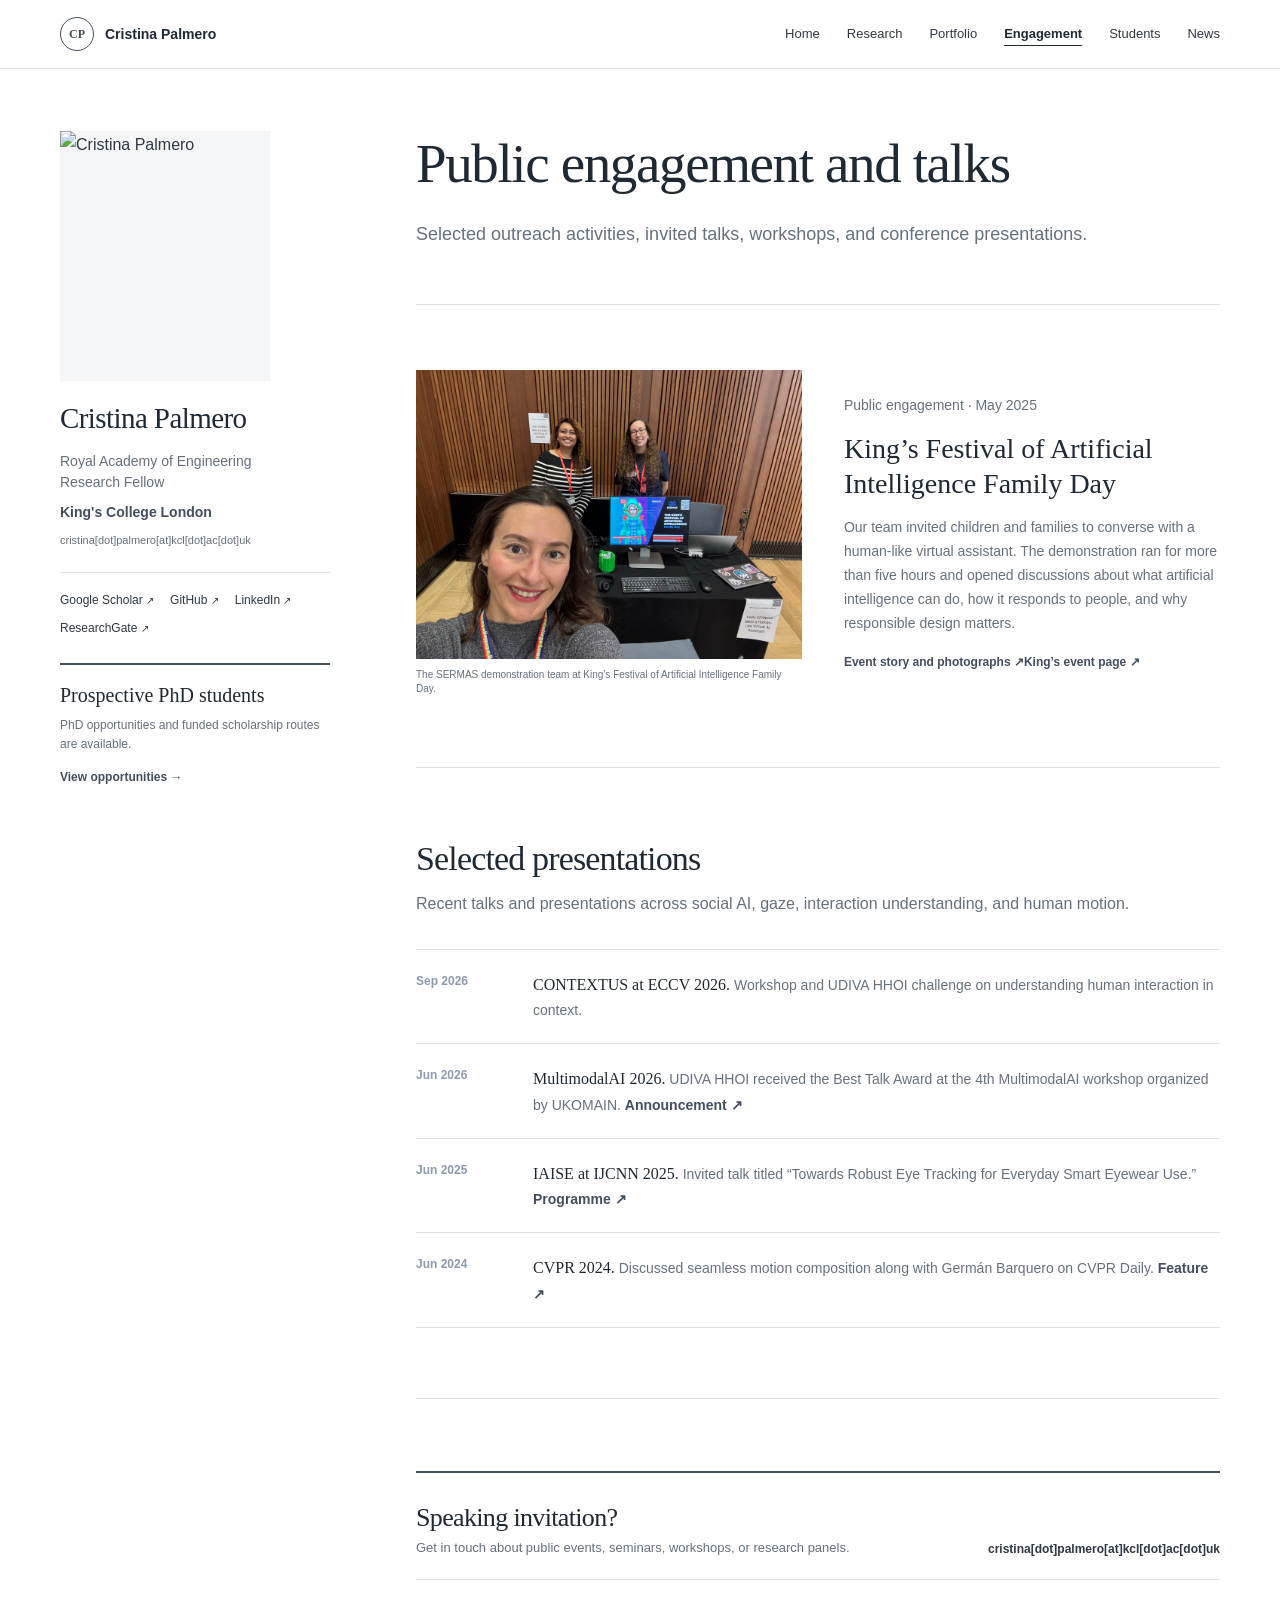
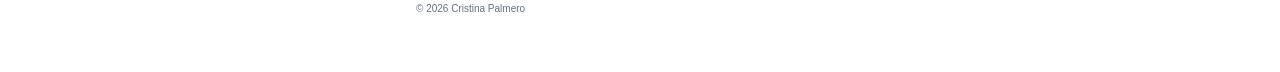
==== engagement.html @ 8f26aafa "Redesign website Co-authored-by: Copilot <223556219+Copilot@users.noreply.github.com>" ====
<!doctype html>
<html lang="en">
<head><meta charset="utf-8"><meta name="viewport" content="width=device-width, initial-scale=1"><meta name="theme-color" content="#434e5e"><meta name="description" content="Public engagement and presentations by Cristina Palmero."><link rel="canonical" href="https://crisie.github.io/engagement.html"><link rel="icon" href="assets/images/favicon.svg" type="image/svg+xml"><link rel="stylesheet" href="assets/css/site.css"><script src="assets/js/site.js" defer></script><title>Engagement and presentations | Cristina Palmero</title></head>
<body>
  <a class="skip-link" href="#main">Skip to main content</a>
  <header class="site-header" data-header><div class="nav-shell"><a class="wordmark" href="index.html"><span class="wordmark-mark">CP</span><span class="wordmark-name">Cristina Palmero</span></a><button class="menu-toggle" type="button" aria-expanded="false" aria-controls="site-nav"><span class="sr-only">Open navigation</span><span></span><span></span></button><nav class="site-nav" id="site-nav" aria-label="Primary navigation"><a href="index.html">Home</a><a href="research.html">Research</a><a href="projects.html">Portfolio</a><a href="engagement.html" aria-current="page">Engagement</a><a href="students.html">Students</a><a href="news.html">News</a></nav></div></header>
  <main class="page-shell" id="main">
    <aside class="profile" aria-label="Researcher profile"><div class="profile-card"><img class="profile-photo" src="https://www.kcl.ac.uk/newimages/nmes/engineering/people-profiles/cristina-palmero-cantarino.xf5aa0f05.jpg?f=webp" alt="Cristina Palmero" width="560" height="660" referrerpolicy="no-referrer"><div class="profile-copy"><h1>Cristina Palmero</h1><p class="profile-role">Royal Academy of Engineering<br>Research Fellow</p><a class="profile-institution" href="https://www.kcl.ac.uk/engineering">King's College London</a><span class="profile-email">cristina[dot]palmero[at]kcl[dot]ac[dot]uk</span></div><div class="profile-links"><a href="https://scholar.google.co.uk/citations?user=V0c9xx0AAAAJ&amp;hl=en">Google Scholar <span>↗</span></a><a href="https://github.com/crisie">GitHub <span>↗</span></a><a href="https://www.linkedin.com/in/cpalmerocantarino/">LinkedIn <span>↗</span></a><a href="https://www.researchgate.net/profile/Cristina-Palmero">ResearchGate <span>↗</span></a></div><div class="sidebar-opportunity"><h2>Prospective PhD students</h2><p>PhD opportunities and funded scholarship routes are available.</p><a href="students.html">View opportunities →</a></div></div></aside>
    <div class="content">
      <header class="page-heading"><h2>Public engagement and talks</h2><p>Selected outreach activities, invited talks, workshops, and conference presentations.</p></header>
      <section class="content-section engagement-feature"><figure><img src="assets/images/engagement_family.jpg" alt="SERMAS team at the King's Festival of Artificial Intelligence Family Day"><figcaption>The SERMAS demonstration team at King’s Festival of Artificial Intelligence Family Day.</figcaption></figure><div><p class="project-type">Public engagement · May 2025</p><h3>King’s Festival of Artificial Intelligence Family Day</h3><p>Our team invited children and families to converse with a human-like virtual assistant. The demonstration ran for more than five hours and opened discussions about what artificial intelligence can do, how it responds to people, and why responsible design matters.</p><p class="item-links"><a href="https://sermasproject.eu/kings-ai-family-day/">Event story and photographs ↗</a><a href="https://www.kcl.ac.uk/events/kings-festival-of-artificial-intelligence-family-day">King’s event page ↗</a></p></div></section>
      <section class="content-section"><div class="section-title"><h2>Selected presentations</h2><p class="section-intro">Recent talks and presentations across social AI, gaze, interaction understanding, and human motion.</p></div><ol class="news-list"><li><time datetime="2026-09">Sep 2026</time><p><strong>CONTEXTUS at ECCV 2026.</strong> Workshop and UDIVA HHOI challenge on understanding human interaction in context.</p></li><li><time datetime="2026-06">Jun 2026</time><p><strong>MultimodalAI 2026.</strong> UDIVA HHOI received the Best Talk Award at the 4th MultimodalAI workshop organized by UKOMAIN. <a href="https://www.linkedin.com/pulse/ukomain-news-august-2026-ukomain-c0bye">Announcement ↗</a></p></li><li><time datetime="2025-06">Jun 2025</time><p><strong>IAISE at IJCNN 2025.</strong> Invited talk titled “Towards Robust Eye Tracking for Everyday Smart Eyewear Use.” <a href="https://sites.google.com/view/iaise-ijcnn-2025/iaise/invited-speakers">Programme ↗</a></p></li><li><time datetime="2024-06">Jun 2024</time><p><strong>CVPR 2024.</strong> Discussed seamless motion composition along with Germán Barquero on CVPR Daily. <a href="https://sergioescalera.com/wp-content/uploads/2024/06/CVPR-Daily-Wednesday.pdf">Feature ↗</a></p></li></ol></section>
      <footer class="content-footer"><div><h2>Speaking invitation?</h2><p>Get in touch about public events, seminars, workshops, or research panels.</p></div><span class="footer-contact">cristina[dot]palmero[at]kcl[dot]ac[dot]uk</span><p class="copyright">© <span data-year>2026</span> Cristina Palmero</p></footer>
    </div>
  </main>
</body>
</html>
---- assets/css/site.css ----
:root {
  --ink: #2f3842;
  --heading: #1f2933;
  --muted: #66717d;
  --accent: #434e5e;
  --accent-light: #8d9aad;
  --paper: #fff;
  --soft: #f5f6f7;
  --line: #dfe3e7;
  --shell: min(1160px, calc(100% - 52px));
  --serif: Georgia, "Times New Roman", serif;
  --sans: Inter, ui-sans-serif, -apple-system, BlinkMacSystemFont, "Segoe UI", Arial, sans-serif;
}

* { box-sizing: border-box; }
html { scroll-behavior: smooth; scroll-padding-top: 84px; }
body { margin: 0; background: var(--paper); color: var(--ink); font-family: var(--sans); font-size: 16px; line-height: 1.72; -webkit-font-smoothing: antialiased; }
a { color: var(--accent); text-underline-offset: 3px; }
img { display: block; max-width: 100%; }
button { font: inherit; }
:focus-visible { outline: 3px solid var(--accent-light); outline-offset: 3px; }
.sr-only { position: absolute; width: 1px; height: 1px; padding: 0; margin: -1px; overflow: hidden; clip: rect(0,0,0,0); white-space: nowrap; border: 0; }
.skip-link { position: fixed; top: 8px; left: 8px; z-index: 1000; padding: 9px 13px; background: var(--heading); color: white; transform: translateY(-150%); }
.skip-link:focus { transform: none; }

.site-header { position: sticky; top: 0; z-index: 100; background: rgba(255,255,255,.96); border-bottom: 1px solid var(--line); backdrop-filter: blur(10px); }
.nav-shell { width: var(--shell); min-height: 68px; margin-inline: auto; display: flex; align-items: center; justify-content: space-between; gap: 30px; }
.wordmark { display: flex; align-items: center; gap: 11px; color: var(--heading); font-size: 14px; font-weight: 650; text-decoration: none; }
.wordmark-mark { display: grid; place-items: center; width: 34px; height: 34px; border: 1px solid var(--accent); border-radius: 50%; color: var(--accent); font-family: var(--serif); font-size: 12px; }
.site-nav { display: flex; gap: 27px; }
.site-nav a { color: var(--ink); font-size: 13px; text-decoration: none; }
.site-nav a:hover { color: var(--accent); }
.site-nav a[aria-current="page"] { color: var(--heading); font-weight: 700; text-decoration: underline; text-decoration-thickness: 1px; text-underline-offset: 7px; }
.menu-toggle { display: none; }

.page-shell { width: var(--shell); margin: 0 auto; padding-top: 62px; display: grid; grid-template-columns: 270px minmax(0, 1fr); gap: 86px; align-items: start; }
.profile-card { position: sticky; top: 104px; }
.profile-photo { width: 210px; height: 250px; object-fit: cover; object-position: center 24%; background: var(--soft); }
.profile-copy { padding-top: 22px; }
.profile h1 { margin: 0; color: var(--heading); font-family: var(--serif); font-size: 29px; font-weight: 400; line-height: 1.08; letter-spacing: -.02em; }
.profile-role { margin: 17px 0 7px; color: var(--muted); font-size: 14px; line-height: 1.48; }
.profile-institution { display: block; width: fit-content; font-size: 14px; font-weight: 650; text-decoration: none; }
.profile-email { display: block; width: fit-content; margin-top: 7px; color: var(--muted); font-size: 11px; text-decoration: none; }
.profile-links { display: flex; flex-wrap: wrap; gap: 8px 16px; margin-top: 22px; padding-top: 17px; border-top: 1px solid var(--line); }
.profile-links a { color: var(--ink); font-size: 12px; text-decoration: none; }
.profile-links a:hover { color: var(--accent); text-decoration: underline; }
.profile-links span { font-size: 10px; }

.content { min-width: 0; }
.content-section { padding-bottom: 70px; margin-bottom: 72px; border-bottom: 1px solid var(--line); }
.page-heading { padding: 2px 0 54px; margin-bottom: 65px; border-bottom: 1px solid var(--line); }
.content h2, .page-heading h2 { margin: 0; color: var(--heading); font-family: var(--serif); font-size: clamp(36px, 4.5vw, 55px); font-weight: 400; line-height: 1.12; letter-spacing: -.025em; }
.page-heading > p:not(.page-actions) { max-width: 760px; margin: 24px 0 0; color: var(--muted); font-size: 18px; }
.intro h2 { max-width: 790px; }
.intro-lead { max-width: 800px; margin: 30px 0 18px; color: var(--heading); font-size: 20px; line-height: 1.62; }
.intro > p:not(.intro-lead) { max-width: 790px; color: var(--muted); }
.sidebar-opportunity { margin-top: 24px; padding-top: 18px; border-top: 2px solid var(--accent); }
.sidebar-opportunity h2 { margin: 0 0 8px; color: var(--heading); font-family: var(--serif); font-size: 20px; font-weight: 400; line-height: 1.25; }
.sidebar-opportunity p { margin: 0 0 9px; color: var(--muted); font-size: 12px; line-height: 1.55; }
.sidebar-opportunity a { font-size: 12px; font-weight: 650; text-decoration: none; }
.sidebar-opportunity a:hover { text-decoration: underline; }
.section-title { margin-bottom: 31px; }
.section-title h2, .home-section h2 { font-size: 34px; }
.section-intro { max-width: 720px; margin: 12px 0 0; color: var(--muted); }
.inline-link { display: inline-block; margin-top: 10px; font-size: 13px; font-weight: 650; text-decoration: none; }
.inline-link:hover { text-decoration: underline; }

.interest-list { margin: 38px 0 0; padding: 23px 0 0; border-top: 1px solid var(--line); }
.interest-list h3 { margin: 0 0 11px; color: var(--heading); font-family: var(--serif); font-size: 20px; font-weight: 400; }
.interest-list ul { margin: 0; padding: 0; display: flex; flex-wrap: wrap; gap: 5px 0; list-style: none; color: var(--muted); font-size: 13px; }
.interest-list li:not(:last-child)::after { content: "·"; margin: 0 10px; color: var(--accent-light); }

.home-index { margin-top: 25px; border-top: 1px solid var(--line); }
.home-index a { display: grid; grid-template-columns: 34px 190px 1fr auto; gap: 17px; align-items: baseline; padding: 18px 0; border-bottom: 1px solid var(--line); color: var(--ink); text-decoration: none; }
.home-index .number { color: var(--accent-light); font-size: 11px; }
.home-index h3 { margin: 0; color: var(--heading); font-family: var(--serif); font-size: 21px; font-weight: 400; }
.home-index p { margin: 0; color: var(--muted); font-size: 13px; }
.home-index b { color: var(--accent); font-size: 16px; font-weight: 400; transition: transform .2s; }
.home-index a:hover h3 { text-decoration: underline; text-underline-offset: 4px; }
.home-index a:hover b { transform: translateX(4px); }

.theme-grid { display: grid; grid-template-columns: repeat(3, 1fr); border-top: 1px solid var(--line); border-bottom: 1px solid var(--line); }
.theme-grid article { padding: 27px 27px 30px 0; }
.theme-grid article + article { padding-left: 27px; border-left: 1px solid var(--line); }
.theme-grid article > span { color: var(--accent-light); font-size: 11px; }
.theme-grid h3 { margin: 12px 0 10px; color: var(--heading); font-family: var(--serif); font-size: 25px; font-weight: 400; }
.theme-grid p { margin: 0 0 17px; color: var(--muted); font-size: 13px; }
.theme-grid ul { margin: 0; padding: 14px 0 0; border-top: 1px solid var(--line); list-style: none; color: var(--muted); font-size: 12px; }
.theme-grid li { margin: 4px 0; }

.featured-research { padding: 30px 0 0; border-top: 3px solid var(--accent); }
.featured-topline { display: flex; justify-content: space-between; flex-wrap: wrap; gap: 10px; color: var(--muted); font-size: 11px; }
.featured-research h3 { max-width: 720px; margin: 24px 0 17px; color: var(--heading); font-family: var(--serif); font-size: 30px; font-weight: 400; line-height: 1.28; }
.featured-research > p { max-width: 760px; color: var(--muted); }
.research-pillars { display: flex; flex-wrap: wrap; gap: 8px 22px; margin: 23px 0; color: var(--heading); font-size: 13px; }
.research-pillars b { margin-right: 5px; color: var(--accent-light); font-size: 10px; }
.partners { padding-top: 18px; border-top: 1px solid var(--line); font-size: 12px; }
.partners strong { color: var(--heading); }

.project-list { border-top: 1px solid var(--line); }
.project-item { display: grid; grid-template-columns: minmax(240px, 38%) 1fr; gap: 46px; align-items: center; padding: 46px 0; border-bottom: 1px solid var(--line); }
.project-item:nth-child(even) .project-visual { order: 2; }
.project-visual { margin: 0; }
.project-image-placeholder { display: grid; place-items: center; width: 100%; aspect-ratio: 16 / 9; border: 1px solid var(--line); background: var(--soft); color: var(--accent-light); font-size: 11px; letter-spacing: .04em; }
.project-image { width: 100%; aspect-ratio: 16 / 9; object-fit: cover; background: var(--soft); }
.project-image.contain { object-fit: contain; padding: 18px; }
.project-item figcaption, .engagement-feature figcaption { margin-top: 9px; color: var(--muted); font-size: 10px; line-height: 1.45; }
.project-image.dark-image { background: #050505; }
.project-image.sermas-figure { object-position: center 40%; }
.project-item h3 { margin: 0 0 16px; color: var(--heading); font-family: var(--serif); font-size: 28px; font-weight: 400; line-height: 1.2; }
.project-item p { margin: 0; color: var(--muted); font-size: 14px; line-height: 1.75; }
.project-item .item-links { display: flex; flex-wrap: wrap; gap: 11px 22px; margin-top: 21px; padding-top: 17px; border-top: 1px solid var(--line); }
.item-links a { font-size: 12px; font-weight: 650; line-height: 1.5; text-decoration: none; }
.item-links a:hover { text-decoration: underline; }

.engagement-feature { display: grid; grid-template-columns: minmax(280px, 48%) 1fr; gap: 42px; align-items: center; }
.engagement-feature.reverse figure { order: 2; }
.engagement-feature figure { margin: 0; }
.engagement-feature img { width: 100%; aspect-ratio: 4 / 3; object-fit: cover; }
.engagement-feature h3 { margin: 0 0 13px; color: var(--heading); font-family: var(--serif); font-size: 28px; font-weight: 400; line-height: 1.25; }
.engagement-feature p { color: var(--muted); font-size: 14px; }

.title-with-link { display: flex; align-items: end; justify-content: space-between; gap: 25px; }
.small-button { color: var(--accent); font-size: 12px; font-weight: 650; text-decoration: none; white-space: nowrap; }
.small-button:hover { text-decoration: underline; }
.page-actions { display: flex; flex-wrap: wrap; gap: 18px; margin: 24px 0 0; }
.publication-list { border-top: 1px solid var(--line); }
.publication-list article { display: grid; grid-template-columns: 54px 1fr 24px; gap: 18px; padding: 25px 0; border-bottom: 1px solid var(--line); }
.publication-list time { color: var(--accent-light); font-size: 12px; font-weight: 650; }
.publication-list .venue { margin: 0 0 4px; color: var(--muted); font-size: 11px; }
.publication-list h3 { margin: 0 0 7px; color: var(--heading); font-family: var(--serif); font-size: 20px; font-weight: 400; line-height: 1.4; }
.publication-list article div > p:last-child { margin: 0; color: var(--muted); font-size: 12px; }
.publication-list article > a { align-self: center; color: var(--accent); text-decoration: none; }

.news-list { margin: 0; padding: 0; border-top: 1px solid var(--line); list-style: none; }
.news-list li { display: grid; grid-template-columns: 94px 1fr; gap: 23px; padding: 21px 0; border-bottom: 1px solid var(--line); }
.news-list time { color: var(--accent-light); font-size: 12px; font-weight: 650; }
.news-list p { margin: 0; color: var(--muted); font-size: 14px; }
.news-list strong { color: var(--heading); font-family: var(--serif); font-size: 16px; font-weight: 400; }
.news-list a { font-weight: 650; text-decoration: none; }
.news-list a:hover { text-decoration: underline; }
.compact-news { margin-top: 25px; }

.student-intro { max-width: 760px; }
.student-intro h3, .scholarship-call h3 { margin: 0 0 14px; color: var(--heading); font-family: var(--serif); font-size: 28px; font-weight: 400; line-height: 1.25; }
.student-intro p, .scholarship-call p { color: var(--muted); }
.enquiry-list { margin: 19px 0 0; padding-left: 19px; color: var(--muted); font-size: 14px; }
.scholarship-call { margin-top: 42px; padding: 26px 0; border-top: 3px solid var(--accent); border-bottom: 1px solid var(--line); }
.scholarship-meta { display: flex; flex-wrap: wrap; gap: 7px 21px; margin-bottom: 15px; color: var(--accent); font-size: 12px; font-weight: 650; }
.student-theme-list { border-top: 1px solid var(--line); }
.student-theme-list article { display: grid; grid-template-columns: 230px 1fr; gap: 28px; padding: 19px 0; border-bottom: 1px solid var(--line); }
.student-theme-list h3 { margin: 0; color: var(--heading); font-family: var(--serif); font-size: 19px; font-weight: 400; }
.student-theme-list p { margin: 0; color: var(--muted); font-size: 13px; }

.content-footer { margin-bottom: 54px; padding-top: 30px; display: grid; grid-template-columns: 1fr auto; gap: 20px 32px; align-items: end; border-top: 2px solid var(--accent); }
.content-footer h2 { margin: 0 0 5px; font-size: 26px; }
.content-footer p { margin: 0; color: var(--muted); font-size: 13px; }
.content-footer > a, .content-footer > .footer-contact { font-size: 12px; font-weight: 650; text-decoration: none; }
.content-footer > a:hover { text-decoration: underline; }
.content-footer .copyright { grid-column: 1/-1; padding-top: 20px; border-top: 1px solid var(--line); font-size: 10px; }

@media (max-width: 980px) {
  :root { --shell: min(100% - 36px, 860px); }
  .page-shell { grid-template-columns: 225px 1fr; gap: 48px; }
  .profile-photo { width: 190px; height: 228px; }
  .theme-grid { grid-template-columns: 1fr; }
  .theme-grid article, .theme-grid article + article { padding: 23px 0; border-left: 0; border-top: 1px solid var(--line); }
  .theme-grid article:first-child { border-top: 0; }
  .home-index a { grid-template-columns: 28px 160px 1fr auto; }
}

@media (max-width: 760px) {
  :root { --shell: calc(100% - 30px); }
  .nav-shell { min-height: 64px; }
  .wordmark-name { display: none; }
  .menu-toggle { position: relative; z-index: 102; display: grid; place-content: center; width: 40px; height: 40px; padding: 0; border: 1px solid var(--line); border-radius: 50%; background: white; }
  .menu-toggle span:not(.sr-only) { display: block; width: 17px; height: 2px; margin: 2px; background: var(--heading); }
  .site-nav { position: fixed; inset: 64px 0 auto; display: none; flex-direction: column; gap: 0; padding: 12px 15px; background: white; border-bottom: 1px solid var(--line); }
  .site-nav.open { display: flex; }
  .site-nav a { padding: 10px; }
  .page-shell { padding-top: 34px; grid-template-columns: 1fr; gap: 50px; }
  .profile-card { position: static; display: grid; grid-template-columns: 124px 1fr; gap: 18px; }
  .profile-photo { width: 124px; height: 150px; }
  .profile-copy { padding-top: 3px; }
  .profile h1 { font-size: 24px; }
  .profile-role { margin-top: 10px; font-size: 12px; }
  .profile-links { grid-column: 1/-1; margin-top: 0; }
  .sidebar-opportunity { grid-column: 1/-1; margin-top: 0; }
  .content-section { padding-bottom: 56px; margin-bottom: 57px; }
  .page-heading { margin-bottom: 57px; }
  .home-index a { grid-template-columns: 28px 1fr auto; gap: 12px; }
  .home-index p { grid-column: 2 / -1; }
  .project-item { grid-template-columns: 1fr; gap: 22px; }
  .project-item:nth-child(even) .project-visual { order: 0; }
  .engagement-feature { grid-template-columns: 1fr; gap: 22px; }
  .engagement-feature.reverse figure { order: 0; }
}

@media (max-width: 500px) {
  .profile-card { grid-template-columns: 95px 1fr; }
  .profile-photo { width: 95px; height: 120px; }
  .profile h1 { font-size: 21px; }
  .profile-email { word-break: break-all; }
  .profile-institution { font-size: 12px; }
  .interest-list ul { display: block; }
  .interest-list li:not(:last-child)::after { content: ""; margin: 0; }
  .interest-list li { margin: 4px 0; }
  .home-index a { grid-template-columns: 24px 1fr auto; }
  .news-list li, .publication-list article, .student-theme-list article { grid-template-columns: 1fr; gap: 7px; }
  .content-footer { grid-template-columns: 1fr; }
  .content-footer .copyright { grid-column: 1; }
}

@media (prefers-reduced-motion: reduce) { html { scroll-behavior: auto; } *,*::before,*::after { transition: none !important; } }
@media print { .site-header { display: none; } .profile-card { position: static; } .page-shell { padding-top: 20px; } }
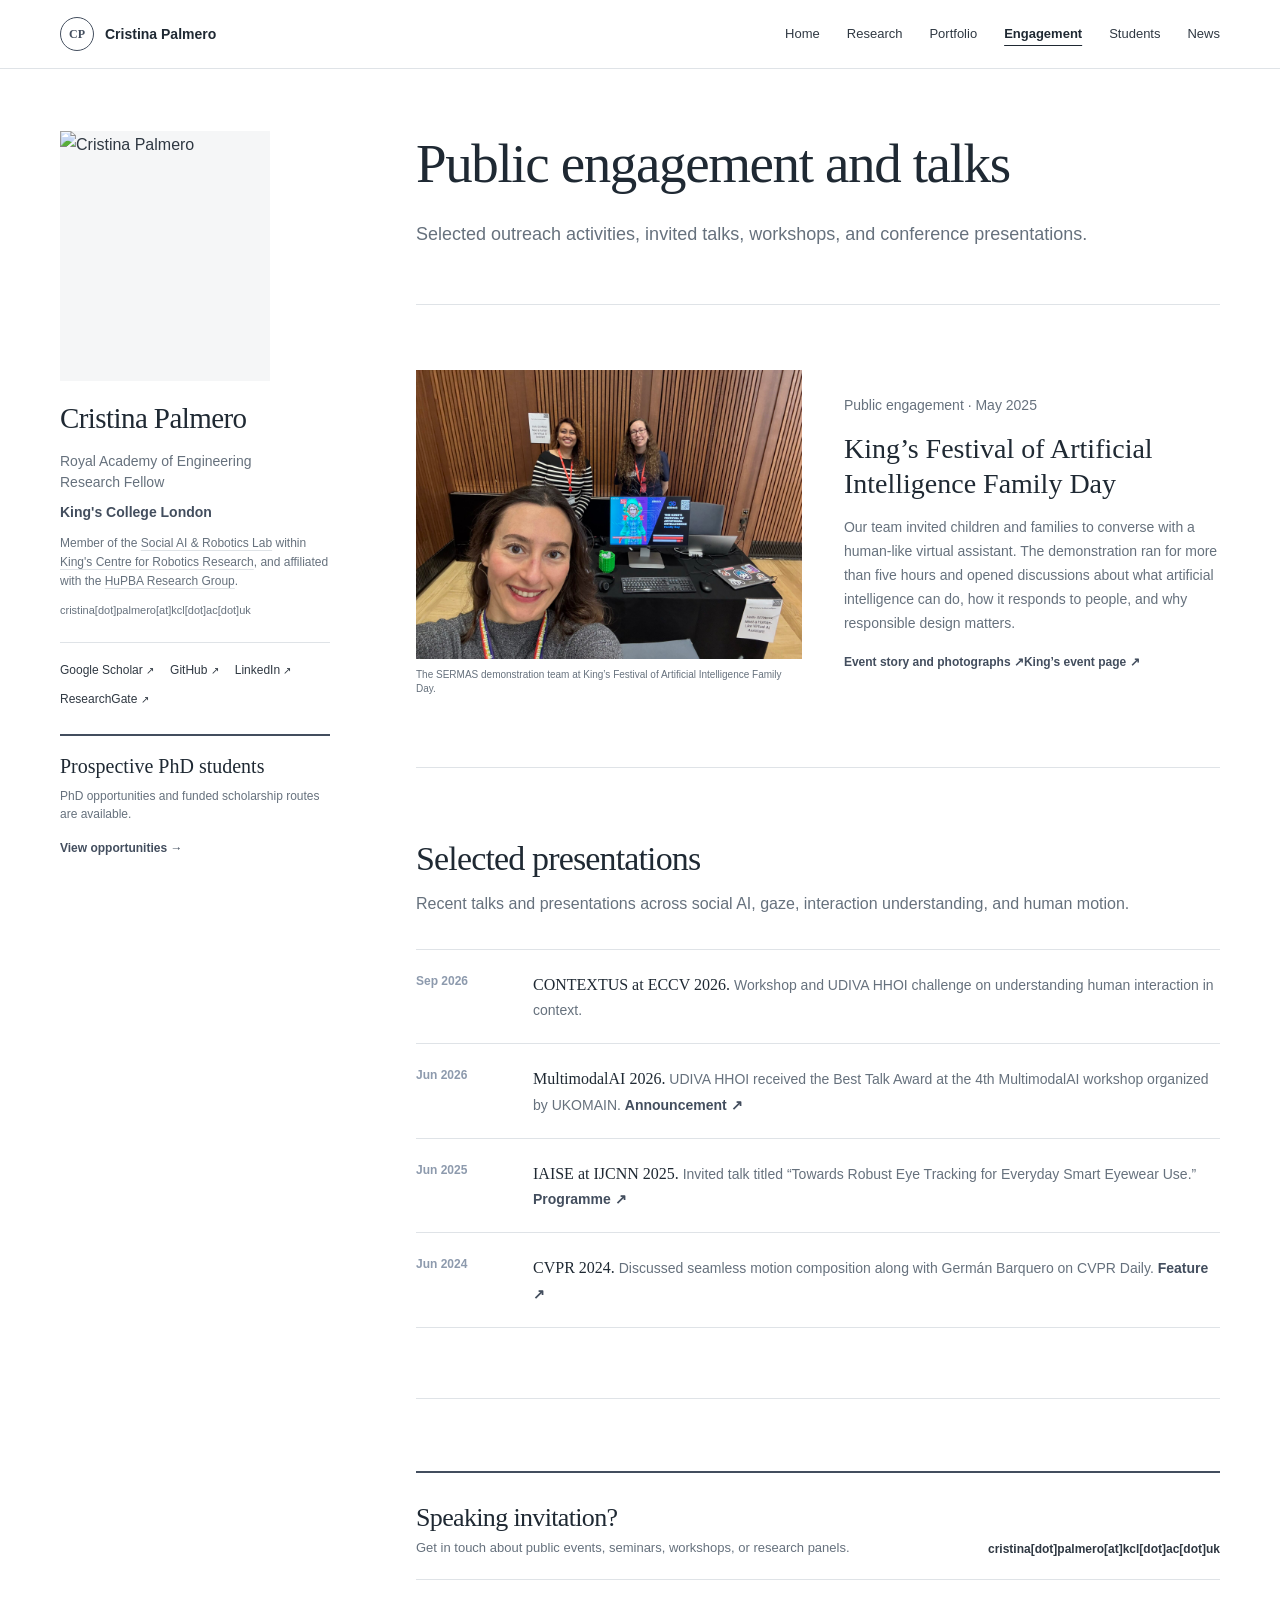
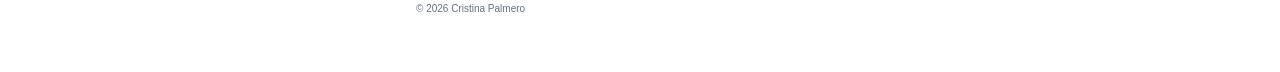
==== commit 8f4c647d: "Refine portfolio layout and affiliations" ====
--- a/engagement.html
+++ b/engagement.html
@@ -5,7 +5,7 @@
   <a class="skip-link" href="#main">Skip to main content</a>
   <header class="site-header" data-header><div class="nav-shell"><a class="wordmark" href="index.html"><span class="wordmark-mark">CP</span><span class="wordmark-name">Cristina Palmero</span></a><button class="menu-toggle" type="button" aria-expanded="false" aria-controls="site-nav"><span class="sr-only">Open navigation</span><span></span><span></span></button><nav class="site-nav" id="site-nav" aria-label="Primary navigation"><a href="index.html">Home</a><a href="research.html">Research</a><a href="projects.html">Portfolio</a><a href="engagement.html" aria-current="page">Engagement</a><a href="students.html">Students</a><a href="news.html">News</a></nav></div></header>
   <main class="page-shell" id="main">
-    <aside class="profile" aria-label="Researcher profile"><div class="profile-card"><img class="profile-photo" src="https://www.kcl.ac.uk/newimages/nmes/engineering/people-profiles/cristina-palmero-cantarino.xf5aa0f05.jpg?f=webp" alt="Cristina Palmero" width="560" height="660" referrerpolicy="no-referrer"><div class="profile-copy"><h1>Cristina Palmero</h1><p class="profile-role">Royal Academy of Engineering<br>Research Fellow</p><a class="profile-institution" href="https://www.kcl.ac.uk/engineering">King's College London</a><span class="profile-email">cristina[dot]palmero[at]kcl[dot]ac[dot]uk</span></div><div class="profile-links"><a href="https://scholar.google.co.uk/citations?user=V0c9xx0AAAAJ&amp;hl=en">Google Scholar <span>↗</span></a><a href="https://github.com/crisie">GitHub <span>↗</span></a><a href="https://www.linkedin.com/in/cpalmerocantarino/">LinkedIn <span>↗</span></a><a href="https://www.researchgate.net/profile/Cristina-Palmero">ResearchGate <span>↗</span></a></div><div class="sidebar-opportunity"><h2>Prospective PhD students</h2><p>PhD opportunities and funded scholarship routes are available.</p><a href="students.html">View opportunities →</a></div></div></aside>
+    <aside class="profile" aria-label="Researcher profile"><div class="profile-card"><img class="profile-photo" src="https://www.kcl.ac.uk/newimages/nmes/engineering/people-profiles/cristina-palmero-cantarino.xf5aa0f05.jpg?f=webp" alt="Cristina Palmero" width="560" height="660" referrerpolicy="no-referrer"><div class="profile-copy"><h1>Cristina Palmero</h1><p class="profile-role">Royal Academy of Engineering<br>Research Fellow</p><a class="profile-institution" href="https://www.kcl.ac.uk/engineering">King's College London</a><span class="profile-affiliations">Member of the <a href="https://sairlab.github.io/">Social AI &amp; Robotics Lab</a> within <a href="https://www.kcl.ac.uk/research/core">King's Centre for Robotics Research</a>, and affiliated with the <a href="https://sergioescalera.com/students/">HuPBA Research Group</a>.</span><span class="profile-email">cristina[dot]palmero[at]kcl[dot]ac[dot]uk</span></div><div class="profile-links"><a href="https://scholar.google.co.uk/citations?user=V0c9xx0AAAAJ&amp;hl=en">Google Scholar <span>↗</span></a><a href="https://github.com/crisie">GitHub <span>↗</span></a><a href="https://www.linkedin.com/in/cpalmerocantarino/">LinkedIn <span>↗</span></a><a href="https://www.researchgate.net/profile/Cristina-Palmero">ResearchGate <span>↗</span></a></div><div class="sidebar-opportunity"><h2>Prospective PhD students</h2><p>PhD opportunities and funded scholarship routes are available.</p><a href="students.html">View opportunities →</a></div></div></aside>
     <div class="content">
       <header class="page-heading"><h2>Public engagement and talks</h2><p>Selected outreach activities, invited talks, workshops, and conference presentations.</p></header>
       <section class="content-section engagement-feature"><figure><img src="assets/images/engagement_family.jpg" alt="SERMAS team at the King's Festival of Artificial Intelligence Family Day"><figcaption>The SERMAS demonstration team at King’s Festival of Artificial Intelligence Family Day.</figcaption></figure><div><p class="project-type">Public engagement · May 2025</p><h3>King’s Festival of Artificial Intelligence Family Day</h3><p>Our team invited children and families to converse with a human-like virtual assistant. The demonstration ran for more than five hours and opened discussions about what artificial intelligence can do, how it responds to people, and why responsible design matters.</p><p class="item-links"><a href="https://sermasproject.eu/kings-ai-family-day/">Event story and photographs ↗</a><a href="https://www.kcl.ac.uk/events/kings-festival-of-artificial-intelligence-family-day">King’s event page ↗</a></p></div></section>
--- a/assets/css/site.css
+++ b/assets/css/site.css
@@ -40,7 +40,10 @@
 .profile h1 { margin: 0; color: var(--heading); font-family: var(--serif); font-size: 29px; font-weight: 400; line-height: 1.08; letter-spacing: -.02em; }
 .profile-role { margin: 17px 0 7px; color: var(--muted); font-size: 14px; line-height: 1.48; }
 .profile-institution { display: block; width: fit-content; font-size: 14px; font-weight: 650; text-decoration: none; }
-.profile-email { display: block; width: fit-content; margin-top: 7px; color: var(--muted); font-size: 11px; text-decoration: none; }
+.profile-affiliations { display: block; margin-top: 10px; color: var(--muted); font-size: 12px; line-height: 1.6; }
+.profile-affiliations a { color: inherit; text-decoration-color: var(--line); }
+.profile-affiliations a:hover { color: var(--accent); text-decoration-color: currentColor; }
+.profile-email { display: block; width: fit-content; margin-top: 10px; color: var(--muted); font-size: 11px; text-decoration: none; }
 .profile-links { display: flex; flex-wrap: wrap; gap: 8px 16px; margin-top: 22px; padding-top: 17px; border-top: 1px solid var(--line); }
 .profile-links a { color: var(--ink); font-size: 12px; text-decoration: none; }
 .profile-links a:hover { color: var(--accent); text-decoration: underline; }
@@ -98,16 +101,16 @@
 .partners strong { color: var(--heading); }
 
 .project-list { border-top: 1px solid var(--line); }
-.project-item { display: grid; grid-template-columns: minmax(240px, 38%) 1fr; gap: 46px; align-items: center; padding: 46px 0; border-bottom: 1px solid var(--line); }
-.project-item:nth-child(even) .project-visual { order: 2; }
-.project-visual { margin: 0; }
+.project-item { display: grid; grid-template-columns: minmax(240px, 38%) 1fr; column-gap: 46px; row-gap: 22px; align-items: center; padding: 46px 0; border-bottom: 1px solid var(--line); }
+.project-item h3 { grid-column: 1 / -1; grid-row: 1; }
+.project-visual { grid-column: 1; grid-row: 2; margin: 0; overflow: hidden; }
+.project-copy { grid-column: 2; grid-row: 2; }
+.project-item:nth-child(even) .project-visual { grid-column: 2; }
+.project-item:nth-child(even) .project-copy { grid-column: 1; }
 .project-image-placeholder { display: grid; place-items: center; width: 100%; aspect-ratio: 16 / 9; border: 1px solid var(--line); background: var(--soft); color: var(--accent-light); font-size: 11px; letter-spacing: .04em; }
-.project-image { width: 100%; aspect-ratio: 16 / 9; object-fit: cover; background: var(--soft); }
-.project-image.contain { object-fit: contain; padding: 18px; }
+.project-image { display: block; width: 100%; height: auto; }
 .project-item figcaption, .engagement-feature figcaption { margin-top: 9px; color: var(--muted); font-size: 10px; line-height: 1.45; }
-.project-image.dark-image { background: #050505; }
-.project-image.sermas-figure { object-position: center 40%; }
-.project-item h3 { margin: 0 0 16px; color: var(--heading); font-family: var(--serif); font-size: 28px; font-weight: 400; line-height: 1.2; }
+.project-item h3 { margin: 0; color: var(--heading); font-family: var(--serif); font-size: 28px; font-weight: 400; line-height: 1.2; }
 .project-item p { margin: 0; color: var(--muted); font-size: 14px; line-height: 1.75; }
 .project-item .item-links { display: flex; flex-wrap: wrap; gap: 11px 22px; margin-top: 21px; padding-top: 17px; border-top: 1px solid var(--line); }
 .item-links a { font-size: 12px; font-weight: 650; line-height: 1.5; text-decoration: none; }
@@ -191,7 +194,12 @@
   .home-index a { grid-template-columns: 28px 1fr auto; gap: 12px; }
   .home-index p { grid-column: 2 / -1; }
   .project-item { grid-template-columns: 1fr; gap: 22px; }
-  .project-item:nth-child(even) .project-visual { order: 0; }
+  .project-item h3, .project-visual, .project-copy,
+  .project-item:nth-child(even) .project-visual,
+  .project-item:nth-child(even) .project-copy { grid-column: 1; }
+  .project-item h3 { grid-row: 1; }
+  .project-visual, .project-item:nth-child(even) .project-visual { grid-row: 2; }
+  .project-copy, .project-item:nth-child(even) .project-copy { grid-row: 3; }
   .engagement-feature { grid-template-columns: 1fr; gap: 22px; }
   .engagement-feature.reverse figure { order: 0; }
 }
